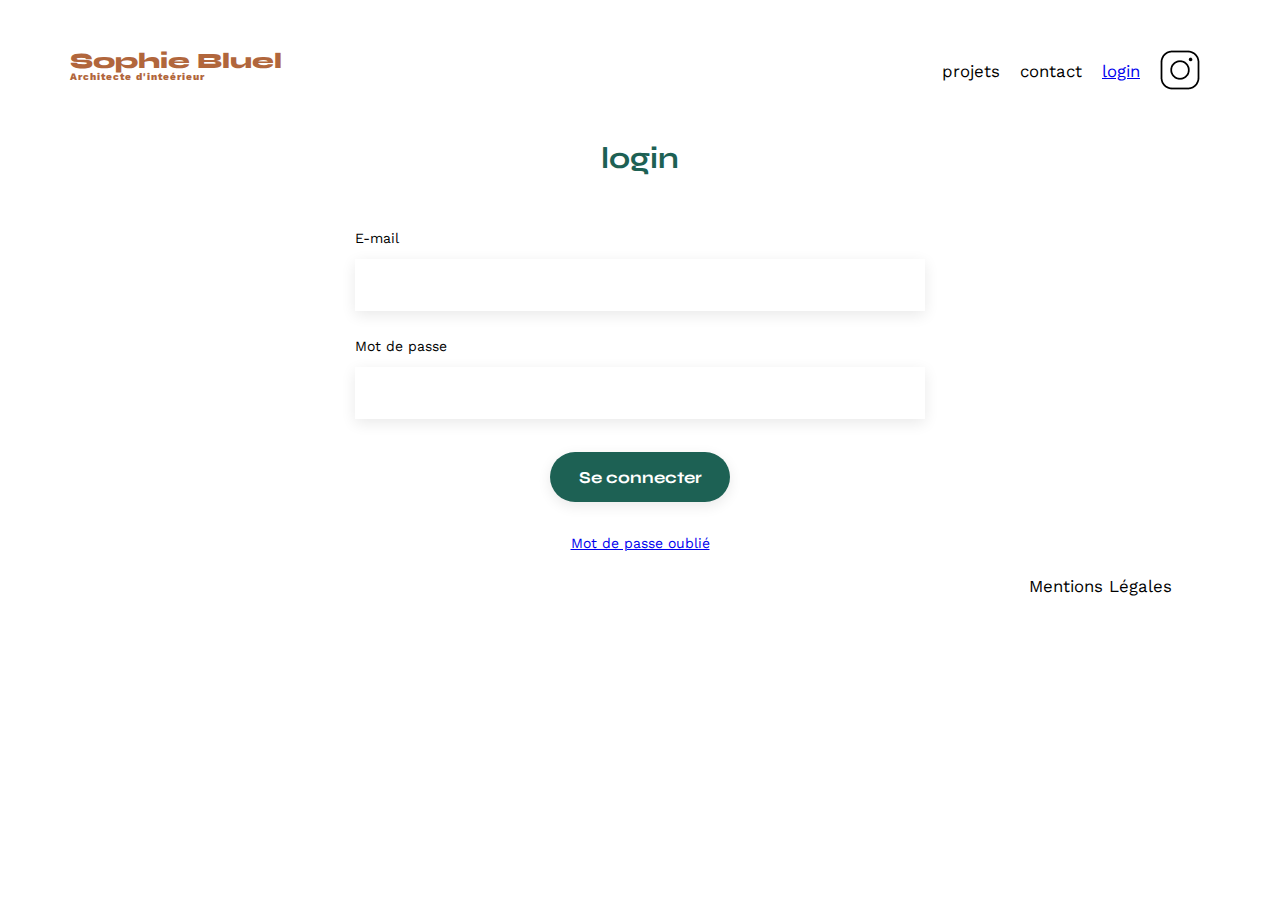
==== FrontEnd/login.html @ 417a6dd3 "add modale image" ====
<!DOCTYPE html>
<html lang="fr">
    <head>
        <meta charset="UTF-8" />
        <title>Sophie Bluel - Architecte d'intérieur</title>
        <meta name="viewport" content="width=device-width, initial-scale=1.0" />
        <link rel="preconnect" href="https://fonts.googleapis.com" />
        <link rel="preconnect" href="https://fonts.gstatic.com" crossorigin />
        <link
            href="https://fonts.googleapis.com/css2?family=Syne:wght@700;800&family=Work+Sans&display=swap"
            rel="stylesheet"
        />
        <meta name="description" content="" />
        <link rel="stylesheet" href="./assets/style.css" />
    </head>
    <body>
        <header>
            <h1>Sophie Bluel <span>Architecte d'inteérieur</span></h1>
            <nav>
                <ul>
                    <li>projets</li>
                    <li>contact</li>
                    <a href="/FrontEnd/login.html"><li>login</li></a>
                    <li><img src="./assets/icons/instagram.png" alt="Instagram" /></li>
                </ul>
            </nav>
        </header>
        <main>
            <section id="contact">
                <h2>login</h2>
                <form>
                    <label for="email">E-mail</label>
                    <input type="email" name="email" id="email" />
                    <label for="password">Mot de passe</label>
                    <input type="password" name="password" id="password" />
                    <input type="submit" value="Se connecter" class="connexion" />
                </form>
                <a href="#"><p>Mot de passe oublié</p></a>
            </section>
        </main>

        <footer>
            <nav>
                <ul>
                    <li>Mentions Légales</li>
                </ul>
            </nav>
        </footer>
        <script src="assets/scripts/login.js"></script>
    </body>
</html>
---- FrontEnd/assets/style.css ----
/* http://meyerweb.com/eric/tools/css/reset/
   v2.0 | 20110126
   License: none (public domain)
*/

html,
body,
div,
span,
applet,
object,
iframe,
h1,
h2,
h3,
h4,
h5,
h6,
p,
blockquote,
pre,
a,
abbr,
acronym,
address,
big,
cite,
code,
del,
dfn,
em,
img,
ins,
kbd,
q,
s,
samp,
small,
strike,
strong,
sub,
sup,
tt,
var,
b,
u,
i,
center,
dl,
dt,
dd,
ol,
ul,
li,
fieldset,
form,
label,
legend,
table,
caption,
tbody,
tfoot,
thead,
tr,
th,
td,
article,
aside,
canvas,
details,
embed,
figure,
figcaption,
footer,
header,
hgroup,
menu,
nav,
output,
ruby,
section,
summary,
time,
mark,
audio,
video {
    margin: 0;
    padding: 0;
    border: 0;
    font-size: 100%;
    font: inherit;
    vertical-align: baseline;
}
/* HTML5 display-role reset for older browsers */
article,
aside,
details,
figcaption,
figure,
footer,
header,
hgroup,
menu,
nav,
section {
    display: block;
}
body {
    line-height: 1;
}
ol,
ul {
    list-style: none;
}
blockquote,
q {
    quotes: none;
}
blockquote:before,
blockquote:after,
q:before,
q:after {
    content: "";
    content: none;
}
table {
    border-collapse: collapse;
    border-spacing: 0;
}
/** end reset css**/
body {
    max-width: 1140px;
    margin: auto;
    font-family: "Work Sans";
    font-size: 14px;
}
header {
    display: flex;
    justify-content: space-between;
    margin: 50px 0;
}
section {
    margin: 50px 0;
}

h1 {
    display: flex;
    flex-direction: column;
    font-family: "Syne";
    font-size: 22px;
    font-weight: 800;
    color: #b1663c;
}

h1 > span {
    font-family: "Work Sans";
    font-size: 10px;
    letter-spacing: 0.1em;
}

h2 {
    font-family: "Syne";
    font-weight: 700;
    font-size: 30px;
    color: #1d6154;
}
nav ul {
    display: flex;
    align-items: center;
    list-style-type: none;
}
nav li {
    padding: 0 10px;
    font-size: 1.2em;
}

li:hover {
    color: #b1663c;
}
#introduction {
    display: flex;
    align-items: center;
}
#introduction figure {
    flex: 1;
}
#introduction img {
    display: block;
    margin: auto;
    width: 80%;
}

#introduction article {
    flex: 1;
}
#introduction h2 {
    margin-bottom: 1em;
}

#introduction p {
    margin-bottom: 0.5em;
}
#portfolio h2 {
    text-align: center;
    margin-bottom: 1em;
}
.gallery {
    width: 100%;
    display: grid;
    grid-template-columns: 1fr 1fr 1fr;
    grid-column-gap: 20px;
    grid-row-gap: 20px;
}

.gallery img {
    width: 100%;
}
#contact {
    width: 50%;
    margin: auto;
}
#contact > * {
    text-align: center;
}
#contact h2 {
    margin-bottom: 20px;
}
#contact form {
    text-align: left;
    margin-top: 30px;
    display: flex;
    flex-direction: column;
}

#contact input {
    height: 50px;
    font-size: 1.2em;
    border: none;
    box-shadow: 0px 4px 14px rgba(0, 0, 0, 0.09);
}
#contact label {
    margin: 2em 0 1em 0;
}
#contact textarea {
    border: none;
    box-shadow: 0px 4px 14px rgba(0, 0, 0, 0.09);
}

input[type="submit"] {
    font-family: "Syne";
    font-weight: 700;
    color: white;
    background-color: #1d6154;
    margin: 2em auto;
    width: 180px;
    text-align: center;
    border-radius: 60px;
}

footer nav ul {
    display: flex;
    justify-content: flex-end;
    margin: 2em;
}

.modale-background {
    background-color: rgba(0, 0, 0, 0.3);
    position: fixed;
    top: 0;
    left: 0;
    width: 100%;
    height: 100vh;
    z-index: 5;
    display: flex;
    justify-content: center;
    align-items: center;
}

.modale-white {
    width: 630px;
    height: 688px;
    border-radius: 10px;
    background: #fff;
    display: flex;
    flex-direction: column;
}

.modale-close {
    align-self: flex-end;
    border: none;
    background: none;
    cursor: pointer;
    margin-right: 30px;
    margin-top: 26px;
    font-size: 24px;
}

.modale-title {
    align-self: center;
    font-family: Work Sans;
    font-size: 26px;
    font-style: normal;
    font-weight: 400;
    line-height: normal;
    color: #000;
    margin-top: 10px;
    margin-bottom: 42px;
}

.modale-gallery {
    display: flex;
    flex-wrap: wrap;
    gap: 6.4px;
    margin-left: 105px;
    margin-right: 105px;
    border-bottom: 1px solid #b3b3b3;
    padding-bottom: 30px;
}

.modale-gallery img {
    width: 78.879px;
    height: 105.34px;
    margin-bottom: 25px;
}

.modale-gallery div {
    position: relative;
}

.modale-trash {
    width: 17px;
    height: 17px;
    display: flex;
    justify-content: center;
    align-items: center;
    background: none;
    border: none;
    position: absolute;
    top: 4px;
    right: 4px;
    background-color: black;
    border-radius: 2px;
    cursor: pointer;
}

.fa-trash-can {
    color: white;
    font-size: 10px;
}

.add-image {
    align-self: center;
    color: #fff;
    text-align: center;
    font-family: Syne;
    font-size: 14px;
    font-style: normal;
    font-weight: 700;
    line-height: normal;
    border-radius: 60px;
    background: #1d6154;
    width: 237px;
    height: 36px;
    border: none;
    margin-top: 38px;
    cursor: pointer;
}
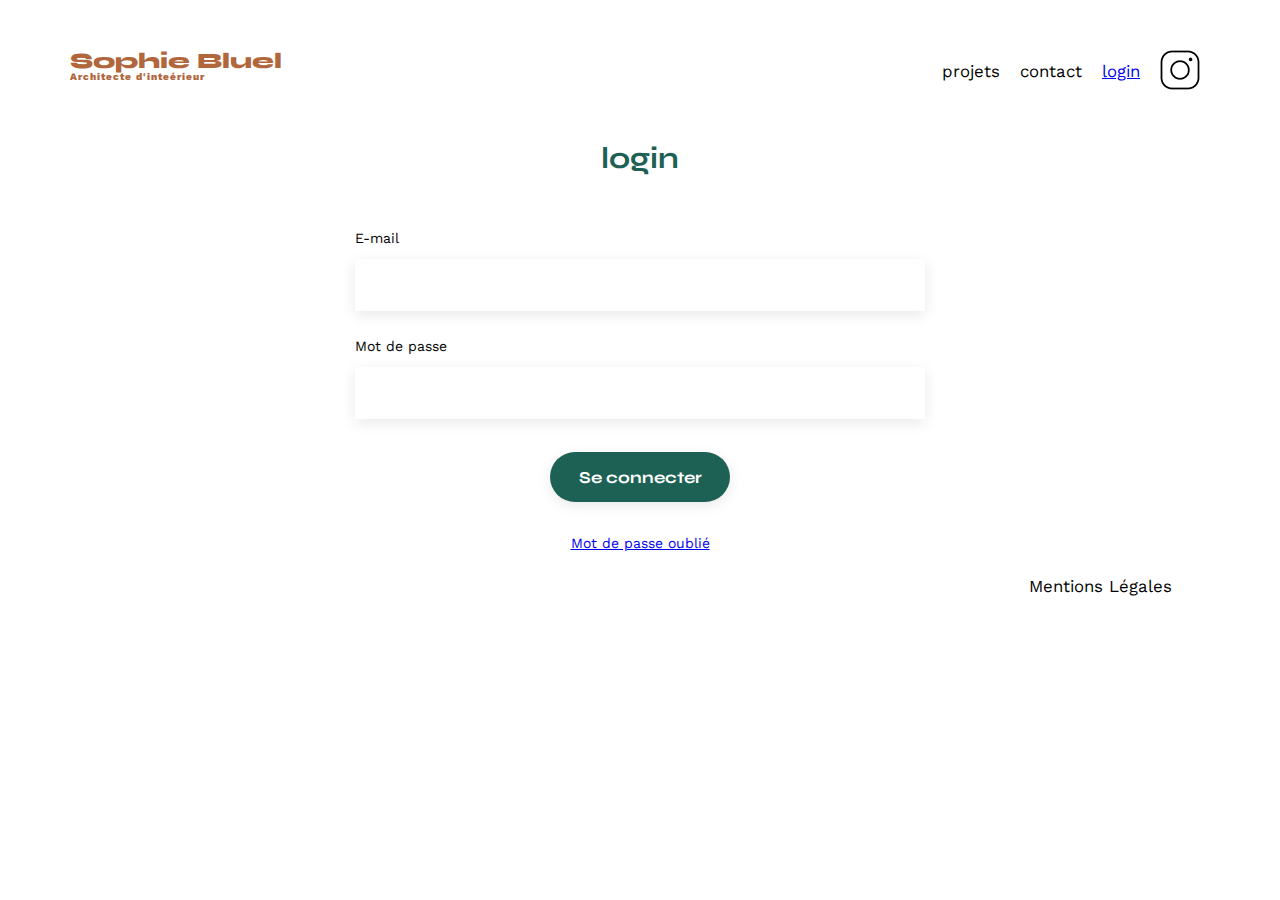
==== commit a57211c3: "add css modale page 2" ====
--- a/FrontEnd/login.html
+++ b/FrontEnd/login.html
@@ -20,7 +20,7 @@
                 <ul>
                     <li>projets</li>
                     <li>contact</li>
-                    <a href="/FrontEnd/login.html"><li>login</li></a>
+                    <a href="login.html" class="login"><li>login</li></a>
                     <li><img src="./assets/icons/instagram.png" alt="Instagram" /></li>
                 </ul>
             </nav>
--- a/FrontEnd/assets/style.css
+++ b/FrontEnd/assets/style.css
@@ -202,7 +202,6 @@
 }
 #portfolio h2 {
     text-align: center;
-    margin-bottom: 1em;
 }
 .gallery {
     width: 100%;
@@ -261,6 +260,55 @@
     display: flex;
     justify-content: flex-end;
     margin: 2em;
+}
+
+#filter-list {
+    display: flex;
+    justify-content: center;
+    gap: 10px;
+    margin-bottom: 50px;
+}
+
+.filter-button {
+    height: 37px;
+    border-radius: 60px;
+    border: 1px solid #1d6154;
+    background-color: white;
+    color: #1d6154;
+    text-align: center;
+    font-family: Syne;
+    font-size: 16px;
+    font-style: normal;
+    font-weight: 700;
+    line-height: normal;
+    padding-left: 15px;
+    padding-right: 15px;
+}
+
+.filter-button:hover {
+    background: #1d6154;
+    color: white;
+    cursor: pointer;
+}
+
+#project-title {
+    display: flex;
+    justify-content: center;
+    margin-bottom: 20px;
+    gap: 31px;
+}
+
+.edit-button {
+    color: #000;
+    text-align: center;
+    font-family: Work Sans;
+    font-size: 14px;
+    font-style: normal;
+    font-weight: 400;
+    line-height: normal;
+    border: none;
+    background: none;
+    cursor: pointer;
 }
 
 .modale-background {
@@ -282,6 +330,12 @@
     border-radius: 10px;
     background: #fff;
     display: flex;
+    position: relative;
+    overflow: hidden;
+}
+
+.modale-page1 {
+    display: flex;
     flex-direction: column;
 }
 
@@ -365,3 +419,169 @@
     margin-top: 38px;
     cursor: pointer;
 }
+
+.modale-page2 {
+    display: flex;
+    flex-direction: column;
+    align-items: center;
+    width: 100%;
+    height: 100%;
+    position: absolute;
+    right: -100%;
+    top: 0px;
+    background-color: white;
+    z-index: 1;
+}
+
+.modale-slide-left {
+    animation: slideLeft 0.4s forwards;
+}
+
+@keyframes slideLeft {
+    0% {
+        right: -100%;
+    }
+    100% {
+        right: 0;
+    }
+}
+
+.modale-back {
+    position: absolute;
+    left: 15px;
+    top: 15px;
+    border: none;
+    background: none;
+}
+
+.modale-title2 {
+    color: #000;
+    text-align: center;
+    font-family: Work Sans;
+    font-size: 26px;
+    font-style: normal;
+    font-weight: 400;
+    line-height: normal;
+    margin-bottom: 36px;
+}
+
+.modale-page2__form {
+    display: flex;
+    flex-direction: column;
+}
+
+.modale-page2__icon {
+    font-size: 76px;
+    color: #b9c5cc;
+    margin-top: 13px;
+    margin-bottom: 6px;
+}
+
+.modale-page2__div-add-image {
+    display: flex;
+    flex-direction: column;
+    align-items: center;
+    background-color: #e8f1f6;
+    width: 420px;
+    height: 169px;
+}
+
+.modale-page2__file {
+    display: flex;
+    align-items: center;
+    justify-content: center;
+    width: 173px;
+    height: 36px;
+    border-radius: 50px;
+    background: #cbd6dc;
+    color: #306685;
+    text-align: center;
+    font-family: Work Sans;
+    font-size: 14px;
+    font-style: normal;
+    font-weight: 700;
+    line-height: normal;
+}
+
+.modale-page2__taille-image {
+    color: #444;
+    text-align: center;
+    font-family: Work Sans;
+    font-size: 10px;
+    font-style: normal;
+    font-weight: 400;
+    line-height: normal;
+    margin-top: 7px;
+}
+
+#file {
+    height: 0;
+}
+
+.form-field {
+    display: flex;
+    flex-direction: column;
+}
+
+.title-label {
+    color: #3d3d3d;
+    font-family: Work Sans;
+    font-size: 14px;
+    font-style: normal;
+    font-weight: 700;
+    line-height: normal;
+    margin-top: 36px;
+    margin-bottom: 10px;
+}
+
+.modale-page2__text-area {
+    width: 420px;
+    height: 51px;
+    background: #fff;
+    box-shadow: 0px 4px 14px 0px rgba(0, 0, 0, 0.09);
+    border: none;
+    outline: none;
+    color: #444;
+    font-family: Work Sans;
+    font-size: 14px;
+    font-style: normal;
+    font-weight: 400;
+    line-height: normal;
+    padding-left: 16px;
+}
+.modale-page2__select {
+    width: 420px;
+    height: 51px;
+    background: #fff;
+    box-shadow: 0px 4px 14px 0px rgba(0, 0, 0, 0.09);
+    border: none;
+    color: #444;
+    font-family: Work Sans;
+    font-size: 14px;
+    font-style: normal;
+    font-weight: 400;
+    line-height: normal;
+    padding-left: 16px;
+}
+
+.submit-button {
+    align-self: center;
+    width: 237px;
+    height: 36px;
+    border-radius: 60px;
+    background: #a7a7a7;
+    border: none;
+    color: white;
+    font-family: Syne;
+    font-size: 14px;
+    font-style: normal;
+    font-weight: 700;
+    line-height: normal;
+    margin-top: 32px;
+}
+
+.modale-page2__div-barre {
+    border-bottom: 1px solid #b3b3b3;
+    padding-bottom: 32px;
+    margin-top: 10px;
+}
